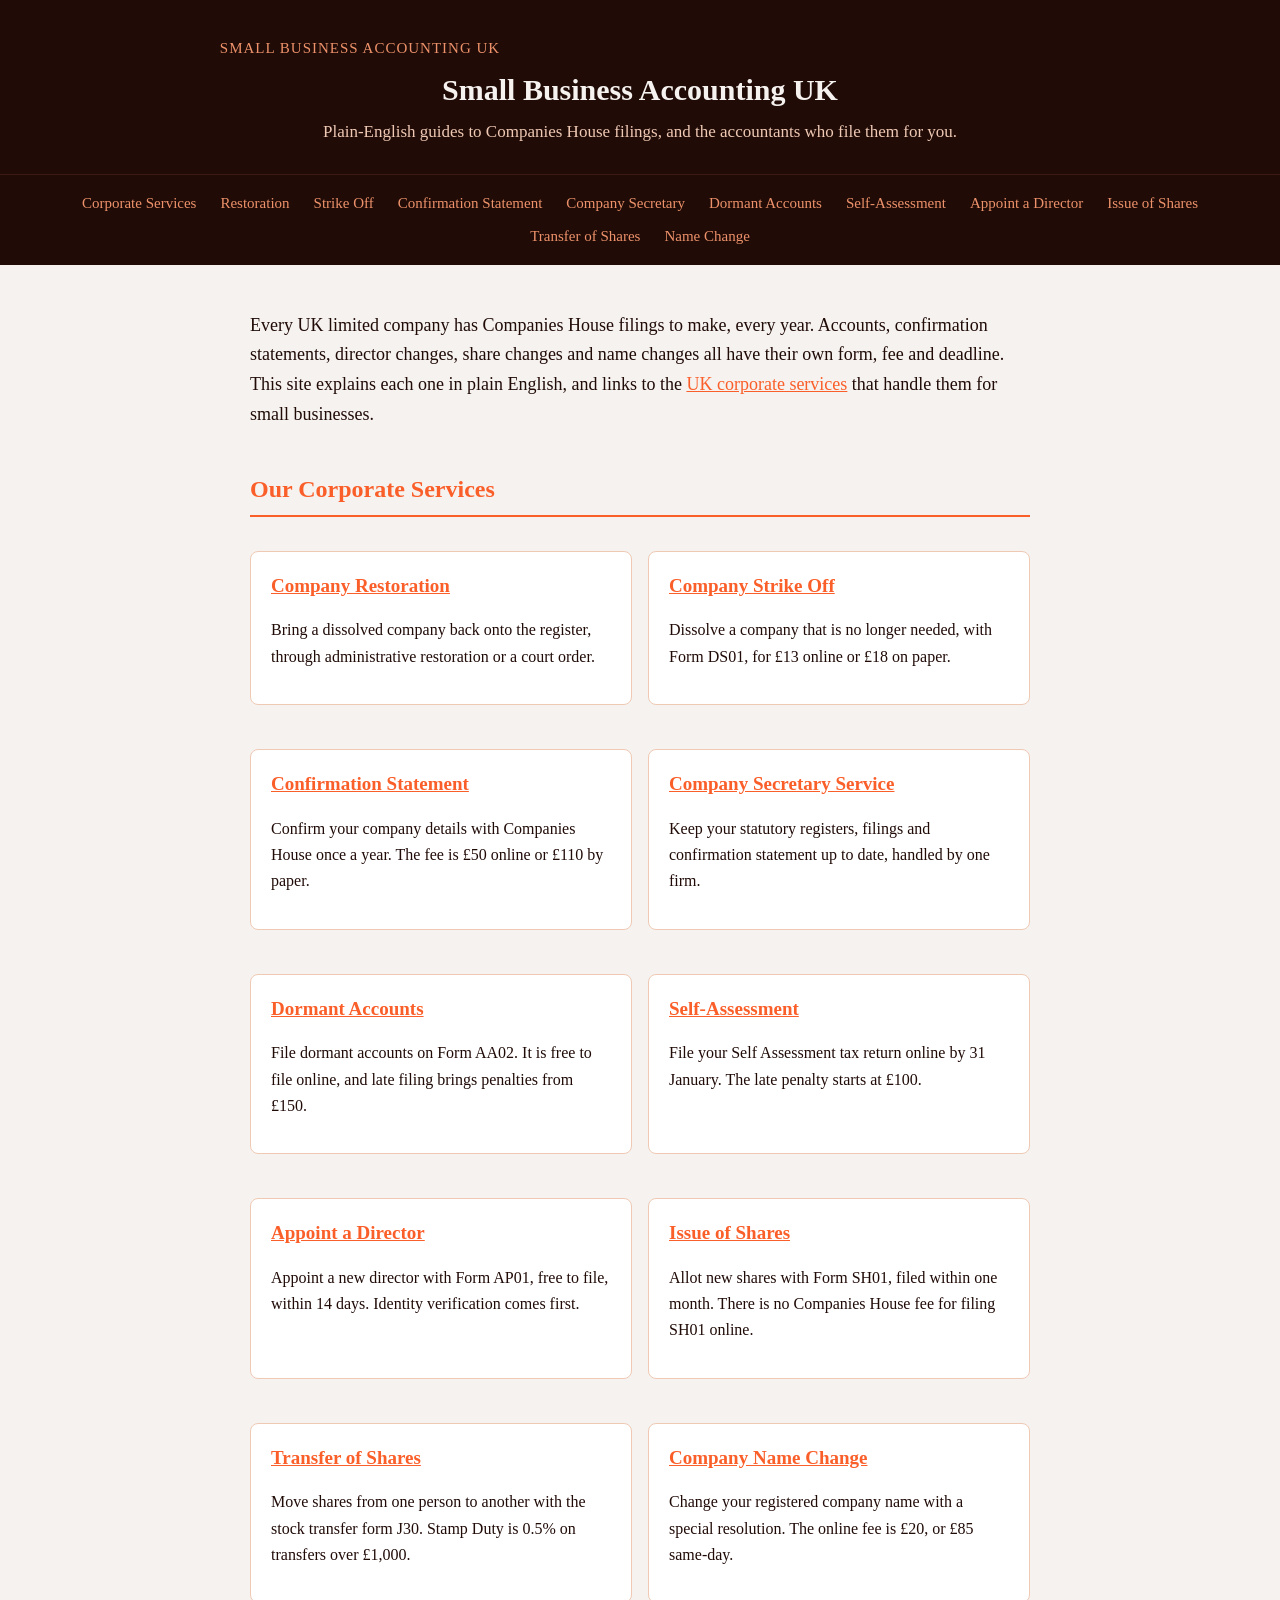
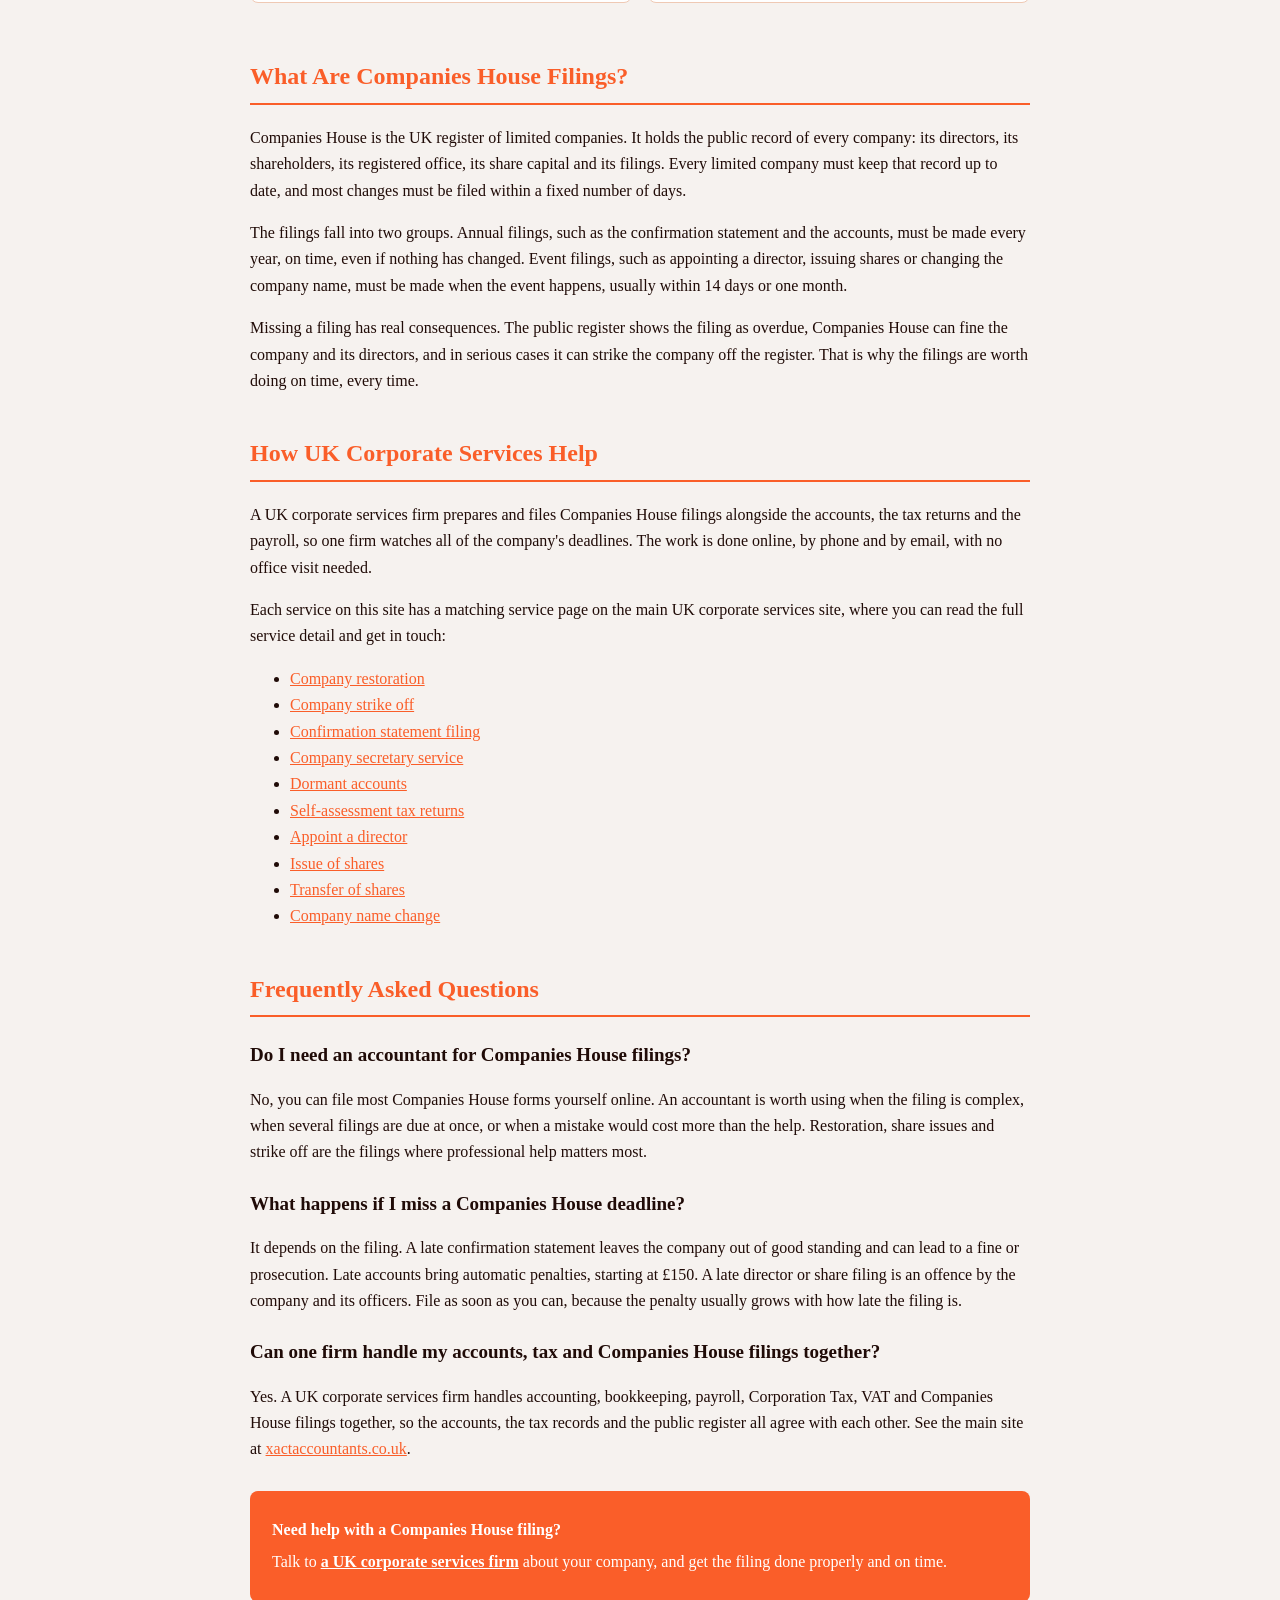
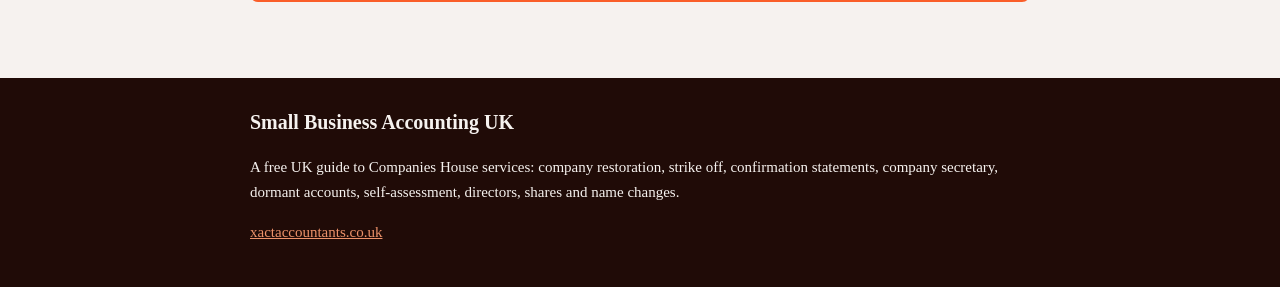
==== index.html @ 33a9af0a "Add files via upload" ====
<!DOCTYPE html>
<html lang="en-GB">
<head>
<meta charset="utf-8">
<meta name="viewport" content="width=device-width, initial-scale=1">
<title>Small Business Accounting UK | Companies House Filings for UK Limited Companies</title>
<meta name="description" content="A free UK guide to Companies House filings: company restoration, strike off, confirmation statements, company secretary, dormant accounts, self-assessment, directors, shares and name changes.">
<link rel="stylesheet" href="style.css">
<script type="application/ld+json">
{"@context":"https://schema.org","@type":"WebSite","name":"Small Business Accounting UK","url":"https://xactaccountants.github.io/small-business-accounting-uk/"}
</script>
</head>
<body>
<header class="site">
<p class="brand">Small Business Accounting UK</p>
<h1>Small Business Accounting UK</h1>
<p>Plain-English guides to Companies House filings, and the accountants who file them for you.</p>
</header>
<nav class="main">
<a href="index.html">Corporate Services</a>
<a href="restoration.html">Restoration</a>
<a href="strike-off.html">Strike Off</a>
<a href="confirmation-statement.html">Confirmation Statement</a>
<a href="company-secretary.html">Company Secretary</a>
<a href="dormant-accounts.html">Dormant Accounts</a>
<a href="self-assessment.html">Self-Assessment</a>
<a href="appoint-a-director.html">Appoint a Director</a>
<a href="issue-of-shares.html">Issue of Shares</a>
<a href="transfer-of-shares.html">Transfer of Shares</a>
<a href="company-name-change.html">Name Change</a>
</nav>
<main>

<p class="lede">Every UK limited company has Companies House filings to make, every year. Accounts, confirmation statements, director changes, share changes and name changes all have their own form, fee and deadline. This site explains each one in plain English, and links to the <a href="https://xactaccountants.co.uk/">UK corporate services</a> that handle them for small businesses.</p>

<h2>Our Corporate Services</h2>
<div class="grid">
<div class="card">
<h3><a href="restoration.html">Company Restoration</a></h3>
<p>Bring a dissolved company back onto the register, through administrative restoration or a court order.</p>
</div>
<div class="card">
<h3><a href="strike-off.html">Company Strike Off</a></h3>
<p>Dissolve a company that is no longer needed, with Form DS01, for £13 online or £18 on paper.</p>
</div>
<div class="card">
<h3><a href="confirmation-statement.html">Confirmation Statement</a></h3>
<p>Confirm your company details with Companies House once a year. The fee is £50 online or £110 by paper.</p>
</div>
<div class="card">
<h3><a href="company-secretary.html">Company Secretary Service</a></h3>
<p>Keep your statutory registers, filings and confirmation statement up to date, handled by one firm.</p>
</div>
<div class="card">
<h3><a href="dormant-accounts.html">Dormant Accounts</a></h3>
<p>File dormant accounts on Form AA02. It is free to file online, and late filing brings penalties from £150.</p>
</div>
<div class="card">
<h3><a href="self-assessment.html">Self-Assessment</a></h3>
<p>File your Self Assessment tax return online by 31 January. The late penalty starts at £100.</p>
</div>
<div class="card">
<h3><a href="appoint-a-director.html">Appoint a Director</a></h3>
<p>Appoint a new director with Form AP01, free to file, within 14 days. Identity verification comes first.</p>
</div>
<div class="card">
<h3><a href="issue-of-shares.html">Issue of Shares</a></h3>
<p>Allot new shares with Form SH01, filed within one month. There is no Companies House fee for filing SH01 online.</p>
</div>
<div class="card">
<h3><a href="transfer-of-shares.html">Transfer of Shares</a></h3>
<p>Move shares from one person to another with the stock transfer form J30. Stamp Duty is 0.5% on transfers over £1,000.</p>
</div>
<div class="card">
<h3><a href="company-name-change.html">Company Name Change</a></h3>
<p>Change your registered company name with a special resolution. The online fee is £20, or £85 same-day.</p>
</div>
</div>

<h2>What Are Companies House Filings?</h2>
<p>Companies House is the UK register of limited companies. It holds the public record of every company: its directors, its shareholders, its registered office, its share capital and its filings. Every limited company must keep that record up to date, and most changes must be filed within a fixed number of days.</p>
<p>The filings fall into two groups. Annual filings, such as the confirmation statement and the accounts, must be made every year, on time, even if nothing has changed. Event filings, such as appointing a director, issuing shares or changing the company name, must be made when the event happens, usually within 14 days or one month.</p>
<p>Missing a filing has real consequences. The public register shows the filing as overdue, Companies House can fine the company and its directors, and in serious cases it can strike the company off the register. That is why the filings are worth doing on time, every time.</p>

<h2>How UK Corporate Services Help</h2>
<p>A UK corporate services firm prepares and files Companies House filings alongside the accounts, the tax returns and the payroll, so one firm watches all of the company's deadlines. The work is done online, by phone and by email, with no office visit needed.</p>
<p>Each service on this site has a matching service page on the main UK corporate services site, where you can read the full service detail and get in touch:</p>
<ul>
<li><a href="https://xactaccountants.co.uk/restoration-of-a-company/">Company restoration</a></li>
<li><a href="https://xactaccountants.co.uk/company-strike-off-service/">Company strike off</a></li>
<li><a href="https://xactaccountants.co.uk/confirmation-statement-filling/">Confirmation statement filing</a></li>
<li><a href="https://xactaccountants.co.uk/company-secretary-service/">Company secretary service</a></li>
<li><a href="https://xactaccountants.co.uk/dormant-accounts/">Dormant accounts</a></li>
<li><a href="https://xactaccountants.co.uk/self-assessment/">Self-assessment tax returns</a></li>
<li><a href="https://xactaccountants.co.uk/appoint-a-director/">Appoint a director</a></li>
<li><a href="https://xactaccountants.co.uk/issue-of-shares/">Issue of shares</a></li>
<li><a href="https://xactaccountants.co.uk/transfer-of-shares/">Transfer of shares</a></li>
<li><a href="https://xactaccountants.co.uk/company-name-change-service/">Company name change</a></li>
</ul>

<h2>Frequently Asked Questions</h2>
<div class="faq">
<h3>Do I need an accountant for Companies House filings?</h3>
<p>No, you can file most Companies House forms yourself online. An accountant is worth using when the filing is complex, when several filings are due at once, or when a mistake would cost more than the help. Restoration, share issues and strike off are the filings where professional help matters most.</p>
<h3>What happens if I miss a Companies House deadline?</h3>
<p>It depends on the filing. A late confirmation statement leaves the company out of good standing and can lead to a fine or prosecution. Late accounts bring automatic penalties, starting at £150. A late director or share filing is an offence by the company and its officers. File as soon as you can, because the penalty usually grows with how late the filing is.</p>
<h3>Can one firm handle my accounts, tax and Companies House filings together?</h3>
<p>Yes. A UK corporate services firm handles accounting, bookkeeping, payroll, Corporation Tax, VAT and Companies House filings together, so the accounts, the tax records and the public register all agree with each other. See the main site at <a href="https://xactaccountants.co.uk/">xactaccountants.co.uk</a>.</p>
</div>

<div class="cta">
<p><strong>Need help with a Companies House filing?</strong></p>
<p>Talk to <a href="https://xactaccountants.co.uk/">a UK corporate services firm</a> about your company, and get the filing done properly and on time.</p>
</div>

</main>
<footer class="site">
<div class="inner">
<h2>Small Business Accounting UK</h2>
<p>A free UK guide to Companies House services: company restoration, strike off, confirmation statements, company secretary, dormant accounts, self-assessment, directors, shares and name changes.</p>
<p><a href="https://xactaccountants.co.uk/">xactaccountants.co.uk</a></p>
</div>
</footer>
</body>
</html>
---- style.css ----
body { font-family: Georgia, 'Times New Roman', serif; margin: 0; background: #F6F2EF; color: #200B07; line-height: 1.65; }
a { color: #FA5E29; }
header.site { background: #200B07; color: #F6F2EF; padding: 36px 20px 28px; text-align: center; }
header.site .brand { font-size: 15px; letter-spacing: 1px; text-transform: uppercase; color: #ED926A; margin: 0 0 10px; }
header.site h1 { font-size: 30px; margin: 0 0 10px; line-height: 1.25; }
header.site p { color: #EFC9B4; font-size: 17px; max-width: 680px; margin: 0 auto; }
nav.main { background: #200B07; border-top: 1px solid #3a1a12; padding: 12px 16px; text-align: center; }
nav.main a { color: #ED926A; text-decoration: none; margin: 4px 10px; font-size: 15px; display: inline-block; }
nav.main a:hover { color: #fff; text-decoration: underline; }
main { max-width: 780px; margin: 0 auto; padding: 28px 20px 48px; }
h2 { color: #FA5E29; border-bottom: 2px solid #FA5E29; padding-bottom: 6px; margin-top: 40px; font-size: 24px; }
h3 { margin-bottom: 4px; font-size: 19px; }
.lede { font-size: 18px; }
.card { background: #fff; border: 1px solid #EFC9B4; border-radius: 8px; padding: 18px 20px; margin: 14px 0; }
.card h3 { margin-top: 0; }
.cta { background: #FA5E29; color: #fff; border-radius: 8px; padding: 20px 22px; margin: 28px 0; }
.cta a { color: #fff; font-weight: bold; }
.cta p { margin: 6px 0; }
.faq h3 { margin-top: 22px; }
table { width: 100%; border-collapse: collapse; margin: 16px 0; background: #fff; }
th, td { border: 1px solid #EFC9B4; padding: 10px 12px; text-align: left; vertical-align: top; }
th { background: #200B07; color: #F6F2EF; }
footer.site { background: #200B07; color: #F6F2EF; padding: 28px 20px; font-size: 15px; }
footer.site .inner { max-width: 780px; margin: 0 auto; }
footer.site a { color: #ED926A; }
footer.site h2 { color: #F6F2EF; border: none; margin-top: 0; font-size: 20px; padding-bottom: 0; }
.grid { display: grid; grid-template-columns: 1fr 1fr; gap: 16px; margin: 20px 0; }
.crumb { font-size: 14px; color: #6b4a3f; margin-bottom: 8px; }
.crumb a { color: #FA5E29; }
@media (max-width: 640px) {
  .grid { grid-template-columns: 1fr; }
  header.site h1 { font-size: 25px; }
}
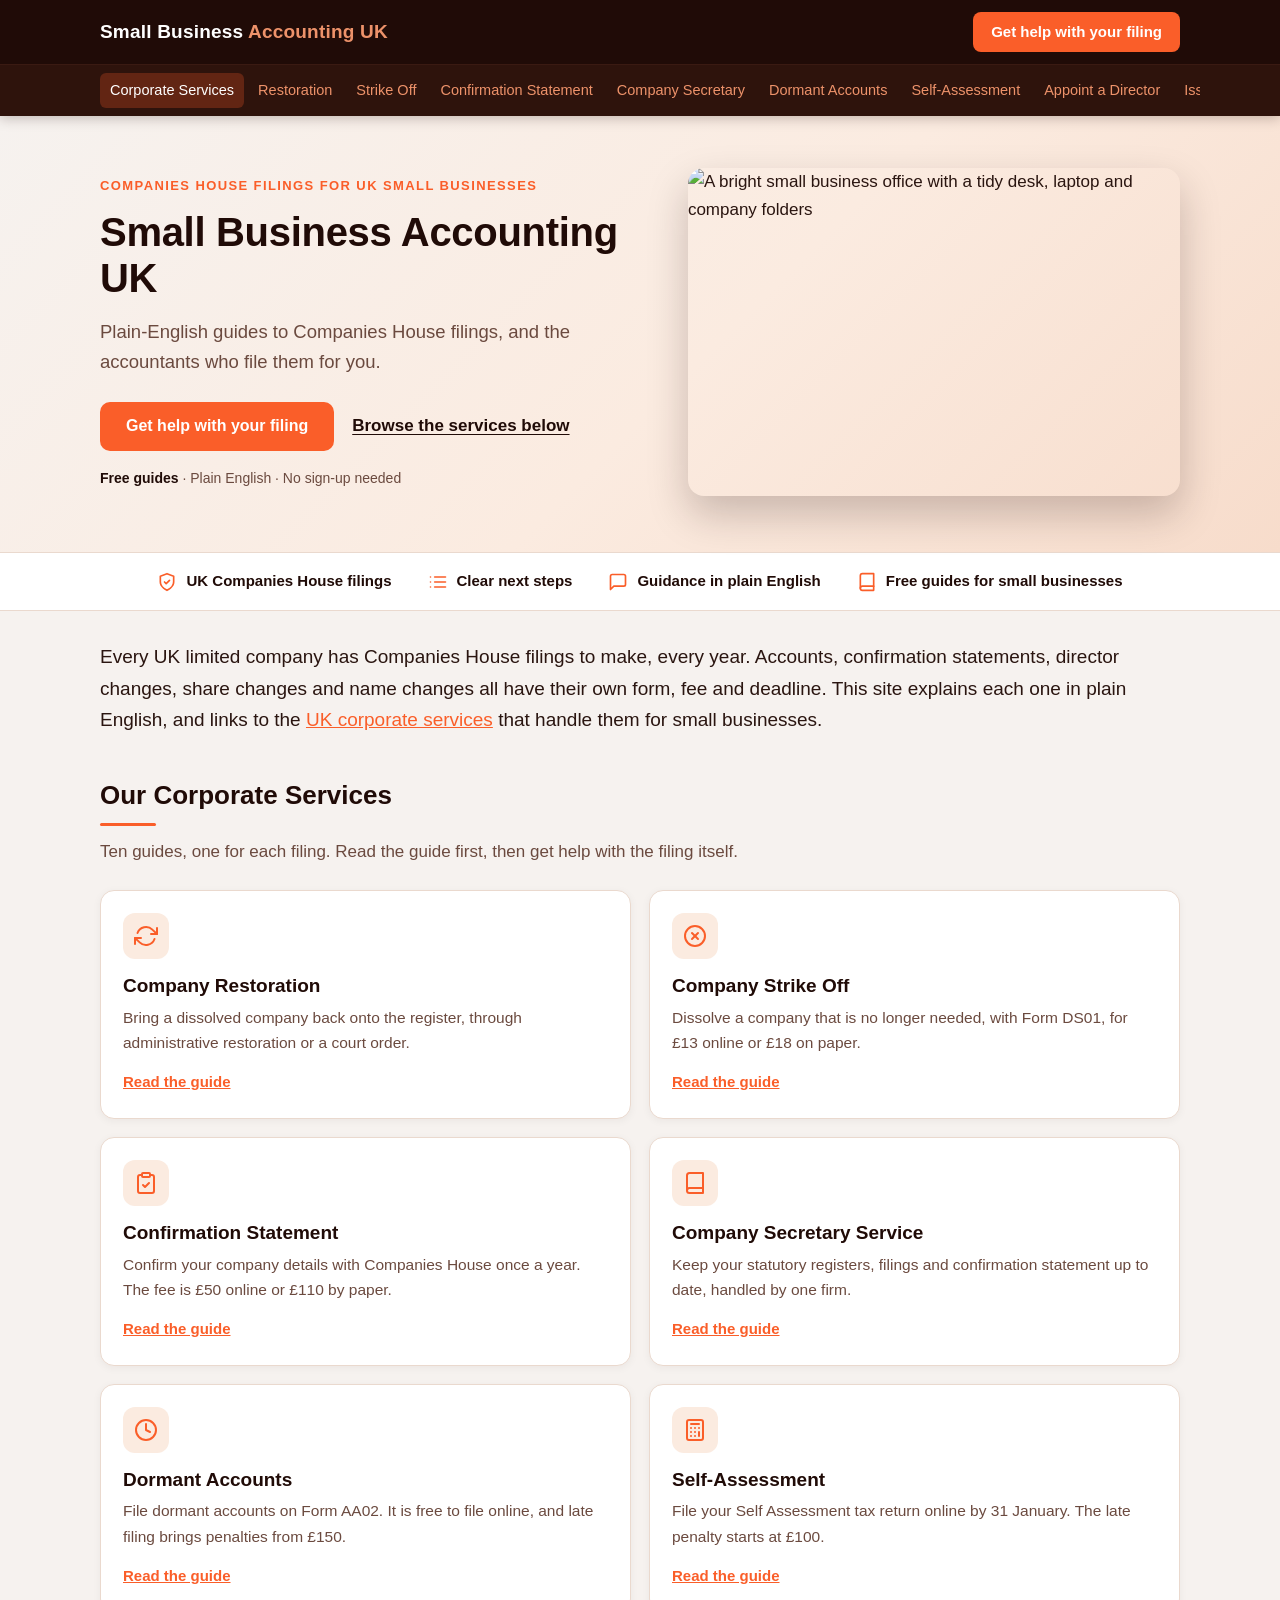
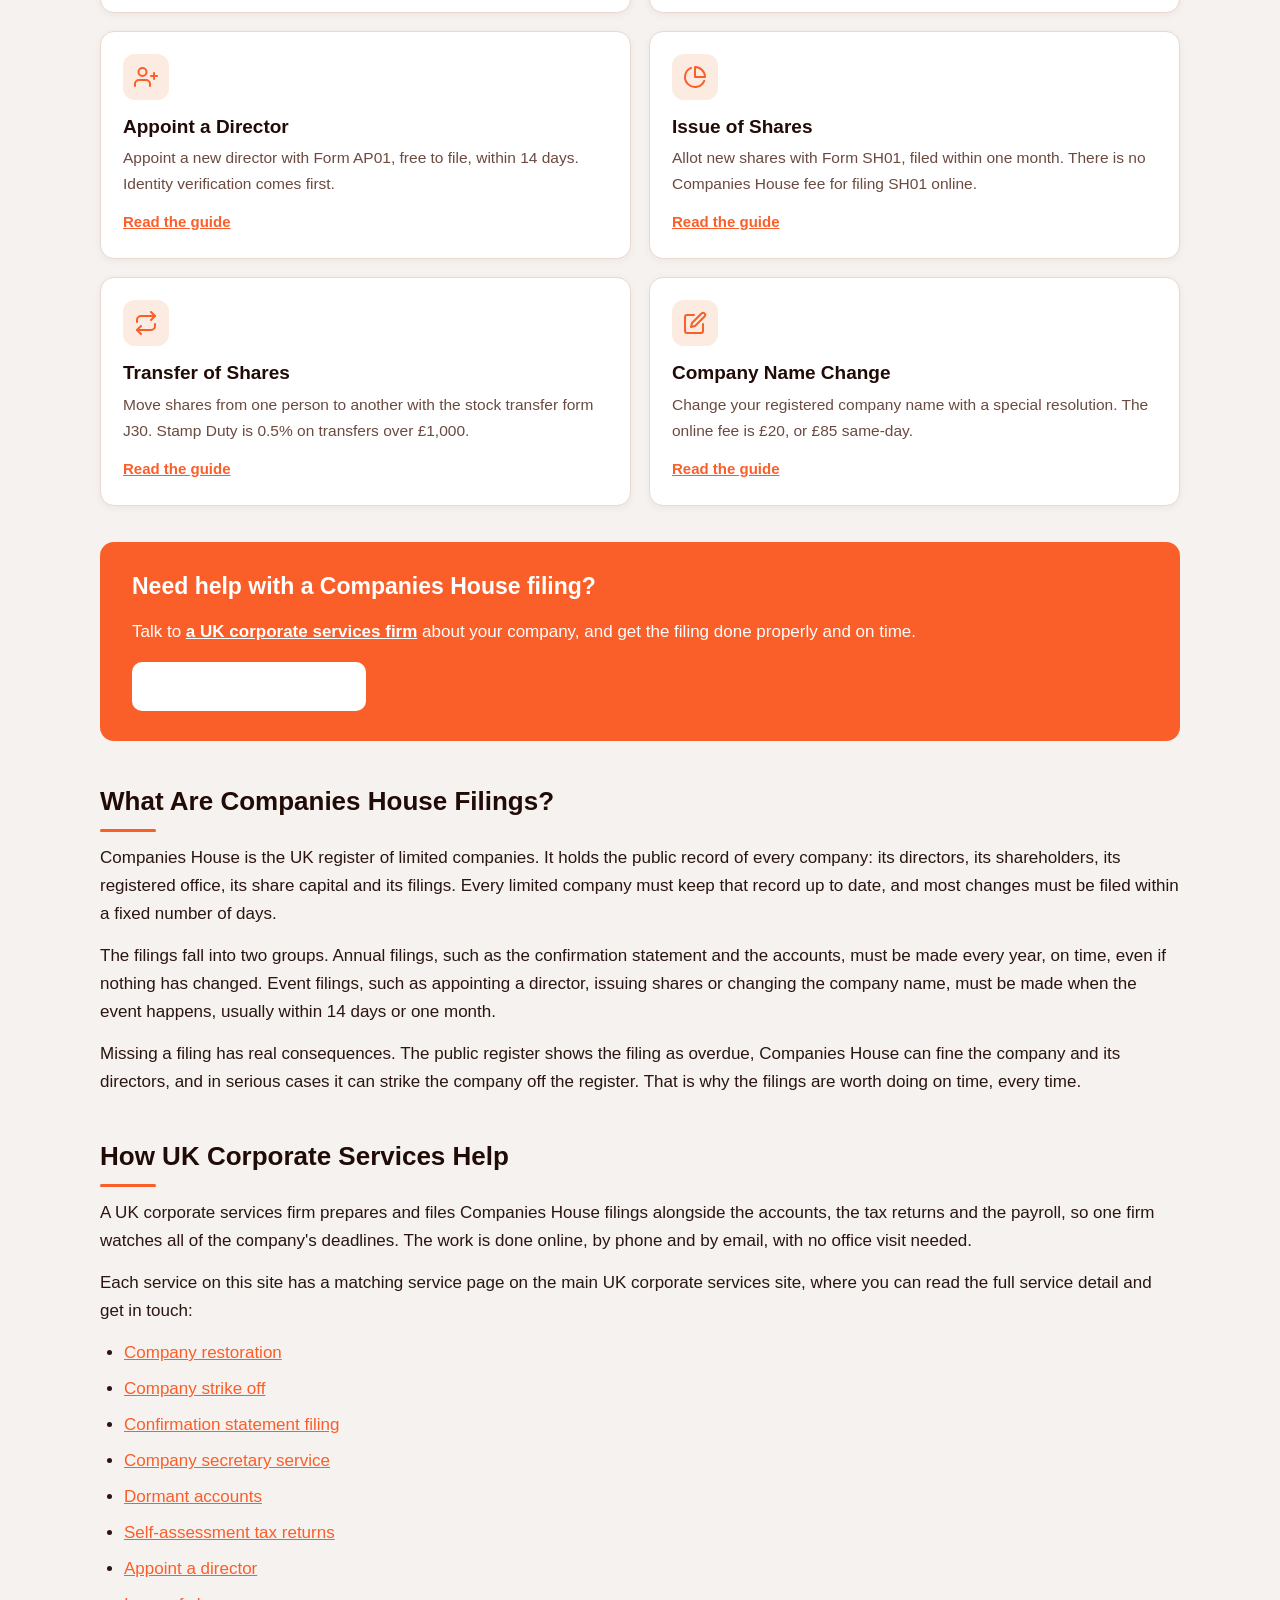
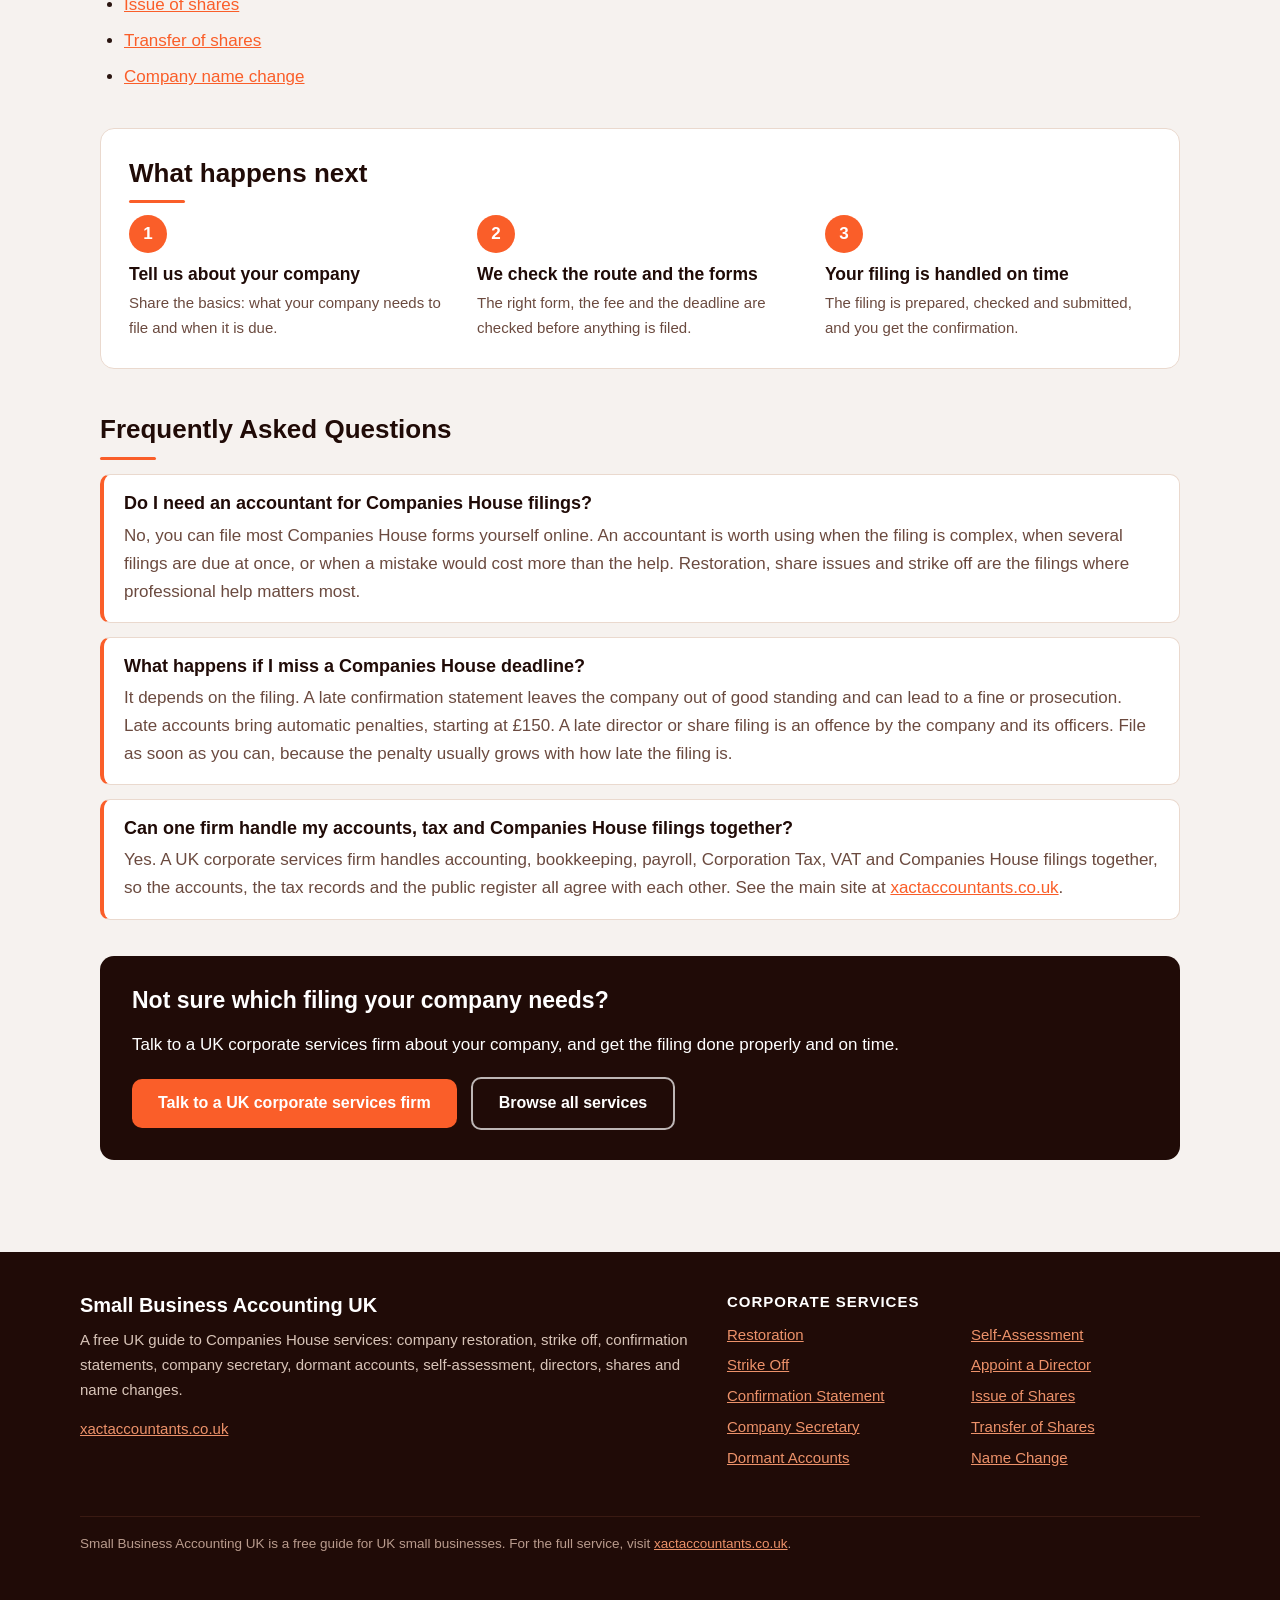
==== commit 6a059b59: "Redesign site: updated homepage, service pages and stylesheet" ====
--- a/index.html
+++ b/index.html
@@ -11,13 +11,13 @@
 </script>
 </head>
 <body>
-<header class="site">
-<p class="brand">Small Business Accounting UK</p>
-<h1>Small Business Accounting UK</h1>
-<p>Plain-English guides to Companies House filings, and the accountants who file them for you.</p>
-</header>
-<nav class="main">
-<a href="index.html">Corporate Services</a>
+<header class="topbar">
+<div class="topbar-inner">
+<a class="brand" href="index.html">Small Business <span>Accounting UK</span></a>
+<a class="btn btn-sm" href="https://xactaccountants.co.uk/">Get help with your filing</a>
+</div>
+<nav class="main"><div class="wrap">
+<a href="index.html" class="active">Corporate Services</a>
 <a href="restoration.html">Restoration</a>
 <a href="strike-off.html">Strike Off</a>
 <a href="confirmation-statement.html">Confirmation Statement</a>
@@ -28,54 +28,101 @@
 <a href="issue-of-shares.html">Issue of Shares</a>
 <a href="transfer-of-shares.html">Transfer of Shares</a>
 <a href="company-name-change.html">Name Change</a>
-</nav>
-<main>
+</div></nav>
+</header>
+<section class="hero"><div class="hero-inner">
+<div class="hero-copy">
+<p class="eyebrow">Companies House filings for UK small businesses</p>
+<h1>Small Business Accounting UK</h1>
+<p class="hero-sub">Plain-English guides to Companies House filings, and the accountants who file them for you.</p>
+<div class="hero-cta">
+<a class="btn" href="https://xactaccountants.co.uk/">Get help with your filing</a>
+<a class="hero-link" href="#services">Browse the services below</a>
+</div>
+<p class="trust-line"><strong>Free guides</strong> · Plain English · No sign-up needed</p>
+</div>
+<div class="hero-media"><img src="images/hero-home.jpg" alt="A bright small business office with a tidy desk, laptop and company folders" width="1920" height="1280"></div>
+</div></section>
+<section class="trustbar"><div class="trustbar-inner">
+<div class="trust-item"><svg viewBox="0 0 24 24" fill="none" stroke="currentColor" stroke-width="2" stroke-linecap="round" stroke-linejoin="round"><path d="M12 22s8-4 8-10V5l-8-3-8 3v7c0 6 8 10 8 10z"></path><polyline points="9 12 11 14 15 10"></polyline></svg> UK Companies House filings</div>
+<div class="trust-item"><svg viewBox="0 0 24 24" fill="none" stroke="currentColor" stroke-width="2" stroke-linecap="round" stroke-linejoin="round"><line x1="8" y1="6" x2="21" y2="6"></line><line x1="8" y1="12" x2="21" y2="12"></line><line x1="8" y1="18" x2="21" y2="18"></line><line x1="3" y1="6" x2="3.01" y2="6"></line><line x1="3" y1="12" x2="3.01" y2="12"></line><line x1="3" y1="18" x2="3.01" y2="18"></line></svg> Clear next steps</div>
+<div class="trust-item"><svg viewBox="0 0 24 24" fill="none" stroke="currentColor" stroke-width="2" stroke-linecap="round" stroke-linejoin="round"><path d="M21 15a2 2 0 0 1-2 2H7l-4 4V5a2 2 0 0 1 2-2h14a2 2 0 0 1 2 2z"></path></svg> Guidance in plain English</div>
+<div class="trust-item"><svg viewBox="0 0 24 24" fill="none" stroke="currentColor" stroke-width="2" stroke-linecap="round" stroke-linejoin="round"><path d="M4 19.5A2.5 2.5 0 0 1 6.5 17H20"></path><path d="M6.5 2H20v20H6.5A2.5 2.5 0 0 1 4 19.5v-15A2.5 2.5 0 0 1 6.5 2z"></path></svg> Free guides for small businesses</div>
+</div></section>
+<main id="guide" class="wide">
 
 <p class="lede">Every UK limited company has Companies House filings to make, every year. Accounts, confirmation statements, director changes, share changes and name changes all have their own form, fee and deadline. This site explains each one in plain English, and links to the <a href="https://xactaccountants.co.uk/">UK corporate services</a> that handle them for small businesses.</p>
 
-<h2>Our Corporate Services</h2>
+<h2 id="services">Our Corporate Services</h2>
+<p class="section-intro">Ten guides, one for each filing. Read the guide first, then get help with the filing itself.</p>
 <div class="grid">
 <div class="card">
+<div class="card-icon"><svg viewBox="0 0 24 24" fill="none" stroke="currentColor" stroke-width="2" stroke-linecap="round" stroke-linejoin="round"><polyline points="23 4 23 10 17 10"></polyline><polyline points="1 20 1 14 7 14"></polyline><path d="M3.51 9a9 9 0 0 1 14.85-3.36L23 10M1 14l4.64 4.36A9 9 0 0 0 20.49 15"></path></svg></div>
 <h3><a href="restoration.html">Company Restoration</a></h3>
 <p>Bring a dissolved company back onto the register, through administrative restoration or a court order.</p>
-</div>
-<div class="card">
+<a class="card-link" href="restoration.html">Read the guide</a>
+</div>
+<div class="card">
+<div class="card-icon"><svg viewBox="0 0 24 24" fill="none" stroke="currentColor" stroke-width="2" stroke-linecap="round" stroke-linejoin="round"><circle cx="12" cy="12" r="10"></circle><line x1="15" y1="9" x2="9" y2="15"></line><line x1="9" y1="9" x2="15" y2="15"></line></svg></div>
 <h3><a href="strike-off.html">Company Strike Off</a></h3>
 <p>Dissolve a company that is no longer needed, with Form DS01, for £13 online or £18 on paper.</p>
-</div>
-<div class="card">
+<a class="card-link" href="strike-off.html">Read the guide</a>
+</div>
+<div class="card">
+<div class="card-icon"><svg viewBox="0 0 24 24" fill="none" stroke="currentColor" stroke-width="2" stroke-linecap="round" stroke-linejoin="round"><path d="M16 4h2a2 2 0 0 1 2 2v14a2 2 0 0 1-2 2H6a2 2 0 0 1-2-2V6a2 2 0 0 1 2-2h2"></path><rect x="8" y="2" width="8" height="4" rx="1" ry="1"></rect><polyline points="9 14 11 16 15 12"></polyline></svg></div>
 <h3><a href="confirmation-statement.html">Confirmation Statement</a></h3>
 <p>Confirm your company details with Companies House once a year. The fee is £50 online or £110 by paper.</p>
-</div>
-<div class="card">
+<a class="card-link" href="confirmation-statement.html">Read the guide</a>
+</div>
+<div class="card">
+<div class="card-icon"><svg viewBox="0 0 24 24" fill="none" stroke="currentColor" stroke-width="2" stroke-linecap="round" stroke-linejoin="round"><path d="M4 19.5A2.5 2.5 0 0 1 6.5 17H20"></path><path d="M6.5 2H20v20H6.5A2.5 2.5 0 0 1 4 19.5v-15A2.5 2.5 0 0 1 6.5 2z"></path></svg></div>
 <h3><a href="company-secretary.html">Company Secretary Service</a></h3>
 <p>Keep your statutory registers, filings and confirmation statement up to date, handled by one firm.</p>
-</div>
-<div class="card">
+<a class="card-link" href="company-secretary.html">Read the guide</a>
+</div>
+<div class="card">
+<div class="card-icon"><svg viewBox="0 0 24 24" fill="none" stroke="currentColor" stroke-width="2" stroke-linecap="round" stroke-linejoin="round"><circle cx="12" cy="12" r="10"></circle><polyline points="12 6 12 12 16 14"></polyline></svg></div>
 <h3><a href="dormant-accounts.html">Dormant Accounts</a></h3>
 <p>File dormant accounts on Form AA02. It is free to file online, and late filing brings penalties from £150.</p>
-</div>
-<div class="card">
+<a class="card-link" href="dormant-accounts.html">Read the guide</a>
+</div>
+<div class="card">
+<div class="card-icon"><svg viewBox="0 0 24 24" fill="none" stroke="currentColor" stroke-width="2" stroke-linecap="round" stroke-linejoin="round"><rect x="4" y="2" width="16" height="20" rx="2"></rect><line x1="8" y1="6" x2="16" y2="6"></line><line x1="16" y1="14" x2="16" y2="18"></line><path d="M8 10h.01M12 10h.01M16 10h.01M8 14h.01M12 14h.01M8 18h.01M12 18h.01"></path></svg></div>
 <h3><a href="self-assessment.html">Self-Assessment</a></h3>
 <p>File your Self Assessment tax return online by 31 January. The late penalty starts at £100.</p>
-</div>
-<div class="card">
+<a class="card-link" href="self-assessment.html">Read the guide</a>
+</div>
+<div class="card">
+<div class="card-icon"><svg viewBox="0 0 24 24" fill="none" stroke="currentColor" stroke-width="2" stroke-linecap="round" stroke-linejoin="round"><path d="M16 21v-2a4 4 0 0 0-4-4H5a4 4 0 0 0-4 4v2"></path><circle cx="8.5" cy="7" r="4"></circle><line x1="20" y1="8" x2="20" y2="14"></line><line x1="23" y1="11" x2="17" y2="11"></line></svg></div>
 <h3><a href="appoint-a-director.html">Appoint a Director</a></h3>
 <p>Appoint a new director with Form AP01, free to file, within 14 days. Identity verification comes first.</p>
-</div>
-<div class="card">
+<a class="card-link" href="appoint-a-director.html">Read the guide</a>
+</div>
+<div class="card">
+<div class="card-icon"><svg viewBox="0 0 24 24" fill="none" stroke="currentColor" stroke-width="2" stroke-linecap="round" stroke-linejoin="round"><path d="M21.21 15.89A10 10 0 1 1 8 2.83"></path><path d="M22 12A10 10 0 0 0 12 2v10z"></path></svg></div>
 <h3><a href="issue-of-shares.html">Issue of Shares</a></h3>
 <p>Allot new shares with Form SH01, filed within one month. There is no Companies House fee for filing SH01 online.</p>
-</div>
-<div class="card">
+<a class="card-link" href="issue-of-shares.html">Read the guide</a>
+</div>
+<div class="card">
+<div class="card-icon"><svg viewBox="0 0 24 24" fill="none" stroke="currentColor" stroke-width="2" stroke-linecap="round" stroke-linejoin="round"><polyline points="17 1 21 5 17 9"></polyline><path d="M3 11V9a4 4 0 0 1 4-4h14"></path><polyline points="7 23 3 19 7 15"></polyline><path d="M21 13v2a4 4 0 0 1-4 4H3"></path></svg></div>
 <h3><a href="transfer-of-shares.html">Transfer of Shares</a></h3>
 <p>Move shares from one person to another with the stock transfer form J30. Stamp Duty is 0.5% on transfers over £1,000.</p>
-</div>
-<div class="card">
+<a class="card-link" href="transfer-of-shares.html">Read the guide</a>
+</div>
+<div class="card">
+<div class="card-icon"><svg viewBox="0 0 24 24" fill="none" stroke="currentColor" stroke-width="2" stroke-linecap="round" stroke-linejoin="round"><path d="M11 4H4a2 2 0 0 0-2 2v14a2 2 0 0 0 2 2h14a2 2 0 0 0 2-2v-7"></path><path d="M18.5 2.5a2.121 2.121 0 0 1 3 3L12 15l-4 1 1-4 9.5-9.5z"></path></svg></div>
 <h3><a href="company-name-change.html">Company Name Change</a></h3>
 <p>Change your registered company name with a special resolution. The online fee is £20, or £85 same-day.</p>
-</div>
-</div>
+<a class="card-link" href="company-name-change.html">Read the guide</a>
+</div>
+</div>
+
+<aside class="cta cta-mid">
+<p class="cta-title">Need help with a Companies House filing?</p>
+<p>Talk to <a href="https://xactaccountants.co.uk/">a UK corporate services firm</a> about your company, and get the filing done properly and on time.</p>
+<a class="btn btn-light" href="https://xactaccountants.co.uk/">Get help with your filing</a>
+</aside>
 
 <h2>What Are Companies House Filings?</h2>
 <p>Companies House is the UK register of limited companies. It holds the public record of every company: its directors, its shareholders, its registered office, its share capital and its filings. Every limited company must keep that record up to date, and most changes must be filed within a fixed number of days.</p>
@@ -98,28 +145,63 @@
 <li><a href="https://xactaccountants.co.uk/company-name-change-service/">Company name change</a></li>
 </ul>
 
+<section class="steps">
+<h2>What happens next</h2>
+<ol class="steps-list">
+<li><span class="step-num">1</span><h3>Tell us about your company</h3><p>Share the basics: what your company needs to file and when it is due.</p></li>
+<li><span class="step-num">2</span><h3>We check the route and the forms</h3><p>The right form, the fee and the deadline are checked before anything is filed.</p></li>
+<li><span class="step-num">3</span><h3>Your filing is handled on time</h3><p>The filing is prepared, checked and submitted, and you get the confirmation.</p></li>
+</ol>
+</section>
+
 <h2>Frequently Asked Questions</h2>
 <div class="faq">
+<div class="faq-item">
 <h3>Do I need an accountant for Companies House filings?</h3>
 <p>No, you can file most Companies House forms yourself online. An accountant is worth using when the filing is complex, when several filings are due at once, or when a mistake would cost more than the help. Restoration, share issues and strike off are the filings where professional help matters most.</p>
+</div>
+<div class="faq-item">
 <h3>What happens if I miss a Companies House deadline?</h3>
 <p>It depends on the filing. A late confirmation statement leaves the company out of good standing and can lead to a fine or prosecution. Late accounts bring automatic penalties, starting at £150. A late director or share filing is an offence by the company and its officers. File as soon as you can, because the penalty usually grows with how late the filing is.</p>
+</div>
+<div class="faq-item">
 <h3>Can one firm handle my accounts, tax and Companies House filings together?</h3>
 <p>Yes. A UK corporate services firm handles accounting, bookkeeping, payroll, Corporation Tax, VAT and Companies House filings together, so the accounts, the tax records and the public register all agree with each other. See the main site at <a href="https://xactaccountants.co.uk/">xactaccountants.co.uk</a>.</p>
 </div>
-
-<div class="cta">
-<p><strong>Need help with a Companies House filing?</strong></p>
-<p>Talk to <a href="https://xactaccountants.co.uk/">a UK corporate services firm</a> about your company, and get the filing done properly and on time.</p>
-</div>
+</div>
+
+<aside class="cta cta-bottom">
+<p class="cta-title">Not sure which filing your company needs?</p>
+<p>Talk to a UK corporate services firm about your company, and get the filing done properly and on time.</p>
+<div class="cta-actions">
+<a class="btn" href="https://xactaccountants.co.uk/">Talk to a UK corporate services firm</a>
+<a class="btn btn-outline-light" href="#services">Browse all services</a>
+</div>
+</aside>
 
 </main>
-<footer class="site">
-<div class="inner">
+<footer class="site"><div class="inner">
+<div>
 <h2>Small Business Accounting UK</h2>
 <p>A free UK guide to Companies House services: company restoration, strike off, confirmation statements, company secretary, dormant accounts, self-assessment, directors, shares and name changes.</p>
 <p><a href="https://xactaccountants.co.uk/">xactaccountants.co.uk</a></p>
 </div>
-</footer>
+<div>
+<h3>Corporate services</h3>
+<ul>
+<li><a href="restoration.html">Restoration</a></li>
+<li><a href="strike-off.html">Strike Off</a></li>
+<li><a href="confirmation-statement.html">Confirmation Statement</a></li>
+<li><a href="company-secretary.html">Company Secretary</a></li>
+<li><a href="dormant-accounts.html">Dormant Accounts</a></li>
+<li><a href="self-assessment.html">Self-Assessment</a></li>
+<li><a href="appoint-a-director.html">Appoint a Director</a></li>
+<li><a href="issue-of-shares.html">Issue of Shares</a></li>
+<li><a href="transfer-of-shares.html">Transfer of Shares</a></li>
+<li><a href="company-name-change.html">Name Change</a></li>
+</ul>
+</div>
+<p class="foot-note">Small Business Accounting UK is a free guide for UK small businesses. For the full service, visit <a href="https://xactaccountants.co.uk/">xactaccountants.co.uk</a>.</p>
+</div></footer>
 </body>
 </html>
--- a/style.css
+++ b/style.css
@@ -1,33 +1,155 @@
-body { font-family: Georgia, 'Times New Roman', serif; margin: 0; background: #F6F2EF; color: #200B07; line-height: 1.65; }
-a { color: #FA5E29; }
-header.site { background: #200B07; color: #F6F2EF; padding: 36px 20px 28px; text-align: center; }
-header.site .brand { font-size: 15px; letter-spacing: 1px; text-transform: uppercase; color: #ED926A; margin: 0 0 10px; }
-header.site h1 { font-size: 30px; margin: 0 0 10px; line-height: 1.25; }
-header.site p { color: #EFC9B4; font-size: 17px; max-width: 680px; margin: 0 auto; }
-nav.main { background: #200B07; border-top: 1px solid #3a1a12; padding: 12px 16px; text-align: center; }
-nav.main a { color: #ED926A; text-decoration: none; margin: 4px 10px; font-size: 15px; display: inline-block; }
-nav.main a:hover { color: #fff; text-decoration: underline; }
-main { max-width: 780px; margin: 0 auto; padding: 28px 20px 48px; }
-h2 { color: #FA5E29; border-bottom: 2px solid #FA5E29; padding-bottom: 6px; margin-top: 40px; font-size: 24px; }
-h3 { margin-bottom: 4px; font-size: 19px; }
-.lede { font-size: 18px; }
-.card { background: #fff; border: 1px solid #EFC9B4; border-radius: 8px; padding: 18px 20px; margin: 14px 0; }
-.card h3 { margin-top: 0; }
-.cta { background: #FA5E29; color: #fff; border-radius: 8px; padding: 20px 22px; margin: 28px 0; }
-.cta a { color: #fff; font-weight: bold; }
-.cta p { margin: 6px 0; }
-.faq h3 { margin-top: 22px; }
-table { width: 100%; border-collapse: collapse; margin: 16px 0; background: #fff; }
-th, td { border: 1px solid #EFC9B4; padding: 10px 12px; text-align: left; vertical-align: top; }
-th { background: #200B07; color: #F6F2EF; }
-footer.site { background: #200B07; color: #F6F2EF; padding: 28px 20px; font-size: 15px; }
-footer.site .inner { max-width: 780px; margin: 0 auto; }
-footer.site a { color: #ED926A; }
-footer.site h2 { color: #F6F2EF; border: none; margin-top: 0; font-size: 20px; padding-bottom: 0; }
-.grid { display: grid; grid-template-columns: 1fr 1fr; gap: 16px; margin: 20px 0; }
-.crumb { font-size: 14px; color: #6b4a3f; margin-bottom: 8px; }
-.crumb a { color: #FA5E29; }
+:root {
+  --orange: #FA5E29;
+  --orange-dark: #E04E1C;
+  --dark: #200B07;
+  --cream: #F6F2EF;
+  --peach: #EFC9B4;
+  --peach-light: #FBEBE0;
+  --accent: #ED926A;
+  --ink: #2A1510;
+  --muted: #6B4A3F;
+  --white: #FFFFFF;
+  --line: #EAD9CE;
+}
+* { box-sizing: border-box; }
+body { font-family: -apple-system, BlinkMacSystemFont, "Segoe UI", Roboto, "Helvetica Neue", Arial, sans-serif; margin: 0; background: var(--cream); color: var(--ink); line-height: 1.65; font-size: 17px; }
+a { color: var(--orange); }
+img { max-width: 100%; height: auto; }
+.wrap { max-width: 1120px; margin: 0 auto; padding: 0 20px; }
+
+/* Sticky header */
+.topbar { position: sticky; top: 0; z-index: 100; background: var(--dark); box-shadow: 0 2px 12px rgba(32, 11, 7, 0.25); }
+.topbar-inner { max-width: 1120px; margin: 0 auto; padding: 12px 20px; display: flex; align-items: center; justify-content: space-between; gap: 16px; }
+.brand { color: var(--white); font-weight: 800; font-size: 19px; text-decoration: none; letter-spacing: 0.2px; }
+.brand span { color: var(--accent); }
+nav.main { background: #2E130C; border-top: 1px solid #3A1A12; }
+nav.main .wrap { display: flex; gap: 4px; overflow-x: auto; white-space: nowrap; padding-top: 8px; padding-bottom: 8px; scrollbar-width: none; }
+nav.main a { color: var(--accent); text-decoration: none; font-size: 14.5px; padding: 6px 10px; border-radius: 6px; }
+nav.main a:hover, nav.main a.active { color: var(--white); background: rgba(250, 94, 41, 0.25); text-decoration: none; }
+
+/* Buttons */
+.btn { display: inline-block; background: var(--orange); color: var(--white); font-weight: 700; font-size: 16px; padding: 14px 26px; border-radius: 10px; text-decoration: none; border: none; cursor: pointer; line-height: 1.3; }
+.btn:hover { background: var(--orange-dark); color: var(--white); text-decoration: none; }
+.btn-sm { padding: 10px 18px; font-size: 15px; border-radius: 8px; }
+.btn-light { background: var(--white); color: var(--orange); }
+.btn-light:hover { background: var(--peach-light); color: var(--orange-dark); }
+.btn-outline-light { background: transparent; color: var(--white); border: 2px solid rgba(255, 255, 255, 0.7); }
+.btn-outline-light:hover { border-color: var(--white); background: rgba(255, 255, 255, 0.1); }
+.btn-outline { background: transparent; color: var(--orange); border: 2px solid var(--orange); }
+.btn-outline:hover { background: var(--orange); color: var(--white); }
+
+/* Hero */
+.hero { background: linear-gradient(135deg, var(--cream) 0%, var(--peach-light) 55%, #F7DCCB 100%); border-bottom: 1px solid var(--line); }
+.hero-inner { max-width: 1120px; margin: 0 auto; padding: 52px 20px 56px; display: grid; grid-template-columns: 1.05fr 0.95fr; gap: 44px; align-items: center; }
+.eyebrow { color: var(--orange); font-weight: 800; font-size: 13px; letter-spacing: 1.4px; text-transform: uppercase; margin: 0 0 12px; }
+.hero h1 { font-size: 40px; line-height: 1.15; color: var(--dark); margin: 0 0 16px; letter-spacing: -0.3px; }
+.hero-sub { font-size: 18.5px; color: var(--muted); margin: 0 0 24px; max-width: 560px; }
+.hero-cta { display: flex; align-items: center; gap: 18px; flex-wrap: wrap; }
+.hero-link { font-weight: 700; color: var(--dark); text-decoration: underline; text-underline-offset: 3px; }
+.hero-link:hover { color: var(--orange); }
+.trust-line { font-size: 14px; color: var(--muted); margin: 16px 0 0; }
+.trust-line strong { color: var(--dark); }
+.hero-media img { width: 100%; border-radius: 16px; box-shadow: 0 18px 40px rgba(32, 11, 7, 0.22); display: block; aspect-ratio: 3 / 2; object-fit: cover; }
+
+/* Trust bar */
+.trustbar { background: var(--white); border-bottom: 1px solid var(--line); }
+.trustbar-inner { max-width: 1120px; margin: 0 auto; padding: 16px 20px; display: flex; flex-wrap: wrap; gap: 12px 36px; justify-content: center; }
+.trust-item { display: flex; align-items: center; gap: 9px; font-size: 15px; font-weight: 600; color: var(--dark); }
+.trust-item svg { width: 20px; height: 20px; color: var(--orange); flex: none; }
+
+/* Main content */
+main { max-width: 820px; margin: 0 auto; padding: 30px 20px 56px; }
+main.wide { max-width: 1120px; }
+.crumb { font-size: 14px; color: var(--muted); margin: 0 0 10px; }
+.crumb a { color: var(--orange); }
+.lede { font-size: 19px; color: var(--ink); margin: 0 0 8px; }
+h2 { color: var(--dark); font-size: 26px; line-height: 1.3; margin: 44px 0 12px; }
+h2::after { content: ""; display: block; width: 56px; height: 3px; background: var(--orange); margin-top: 10px; border-radius: 2px; }
+h3 { color: var(--dark); font-size: 20px; margin: 26px 0 6px; line-height: 1.35; }
+p { margin: 0 0 14px; }
+ul, ol { margin: 0 0 16px; padding-left: 24px; }
+li { margin-bottom: 8px; }
+.section-intro { color: var(--muted); font-size: 17px; }
+
+/* Service cards */
+.grid { display: grid; grid-template-columns: 1fr 1fr; gap: 18px; margin: 24px 0 8px; }
+.card { background: var(--white); border: 1px solid var(--line); border-radius: 14px; padding: 22px; box-shadow: 0 2px 8px rgba(32, 11, 7, 0.05); transition: transform 0.15s ease, box-shadow 0.15s ease; }
+.card:hover { transform: translateY(-3px); box-shadow: 0 10px 24px rgba(32, 11, 7, 0.12); }
+.card-icon { width: 46px; height: 46px; border-radius: 12px; background: var(--peach-light); display: flex; align-items: center; justify-content: center; margin-bottom: 14px; }
+.card-icon svg { width: 24px; height: 24px; color: var(--orange); }
+.card h3 { margin: 0 0 6px; font-size: 19px; }
+.card h3 a { color: var(--dark); text-decoration: none; }
+.card h3 a:hover { color: var(--orange); }
+.card p { color: var(--muted); font-size: 15.5px; margin: 0 0 12px; }
+.card-link { font-weight: 700; font-size: 15px; }
+
+/* CTA blocks */
+.cta { border-radius: 14px; padding: 30px 32px; margin: 36px 0; }
+.cta-mid { background: var(--orange); color: var(--white); }
+.cta-bottom { background: var(--dark); color: var(--white); }
+.cta-title { font-size: 23px; font-weight: 800; line-height: 1.3; margin: 0 0 8px; color: var(--white); }
+.cta p { margin: 0 0 16px; }
+.cta a { color: var(--white); }
+.cta-mid a { color: var(--white); font-weight: 700; }
+.cta-actions { display: flex; gap: 14px; flex-wrap: wrap; align-items: center; margin-top: 18px; }
+.cta-actions .btn { margin: 0; }
+.cta-link { font-weight: 700; }
+
+/* Steps strip */
+.steps { background: var(--white); border: 1px solid var(--line); border-radius: 14px; padding: 28px 28px 8px; margin: 36px 0; }
+.steps h2 { margin-top: 0; }
+.steps-list { list-style: none; padding: 0; margin: 0; display: grid; grid-template-columns: 1fr 1fr 1fr; gap: 22px; }
+.steps-list li { margin: 0 0 20px; }
+.step-num { display: inline-flex; width: 38px; height: 38px; border-radius: 50%; background: var(--orange); color: var(--white); font-weight: 800; font-size: 17px; align-items: center; justify-content: center; margin-bottom: 10px; }
+.steps-list h3 { margin: 0 0 4px; font-size: 17.5px; }
+.steps-list p { color: var(--muted); font-size: 15px; margin: 0; }
+
+/* Tables */
+.table-wrap { overflow-x: auto; margin: 18px 0; border-radius: 10px; border: 1px solid var(--line); }
+table { width: 100%; border-collapse: collapse; margin: 0; background: var(--white); }
+th, td { border: 1px solid var(--line); padding: 11px 14px; text-align: left; vertical-align: top; }
+th { background: var(--dark); color: var(--cream); font-size: 15px; }
+td { font-size: 15.5px; }
+
+/* FAQ */
+.faq-item { background: var(--white); border: 1px solid var(--line); border-left: 4px solid var(--orange); border-radius: 10px; padding: 16px 20px; margin: 14px 0; }
+.faq-item h3 { margin: 0 0 6px; font-size: 18px; }
+.faq-item p { margin: 0; color: var(--muted); }
+.faq-item p:last-child { margin: 0; }
+
+/* Related services */
+.related { background: var(--peach-light); border-radius: 12px; padding: 20px 24px; margin: 32px 0 8px; }
+.related h2 { margin-top: 0; }
+.related p:last-child { margin-bottom: 0; }
+
+/* Footer */
+footer.site { background: var(--dark); color: var(--cream); padding: 40px 20px 32px; font-size: 15px; }
+footer.site .inner { max-width: 1120px; margin: 0 auto; display: grid; grid-template-columns: 1.3fr 1fr; gap: 32px; }
+footer.site h2 { color: var(--white); margin: 0 0 10px; font-size: 20px; }
+footer.site h2::after { display: none; }
+footer.site p { color: #D8C4B8; }
+footer.site a { color: var(--accent); }
+footer.site h3 { color: var(--white); font-size: 15px; text-transform: uppercase; letter-spacing: 1px; margin: 0 0 10px; }
+footer.site ul { list-style: none; padding: 0; margin: 0; columns: 2; }
+footer.site li { margin-bottom: 6px; }
+footer.site .foot-note { grid-column: 1 / -1; border-top: 1px solid #3A1A12; padding-top: 16px; margin-top: 8px; font-size: 13.5px; color: #B99B8D; }
+
+/* Responsive */
+@media (max-width: 860px) {
+  .hero-inner { grid-template-columns: 1fr; gap: 28px; padding: 40px 20px 44px; }
+  .hero h1 { font-size: 31px; }
+  .steps-list { grid-template-columns: 1fr; gap: 0; }
+  footer.site .inner { grid-template-columns: 1fr; }
+  .grid { grid-template-columns: 1fr; }
+}
 @media (max-width: 640px) {
-  .grid { grid-template-columns: 1fr; }
-  header.site h1 { font-size: 25px; }
+  body { font-size: 16px; }
+  .topbar-inner { flex-wrap: wrap; }
+  .brand { font-size: 17px; }
+  .hero h1 { font-size: 27px; }
+  .hero-sub { font-size: 17px; }
+  h2 { font-size: 23px; }
+  .cta { padding: 24px 20px; }
+  .steps { padding: 20px 18px 6px; }
+  footer.site ul { columns: 1; }
 }
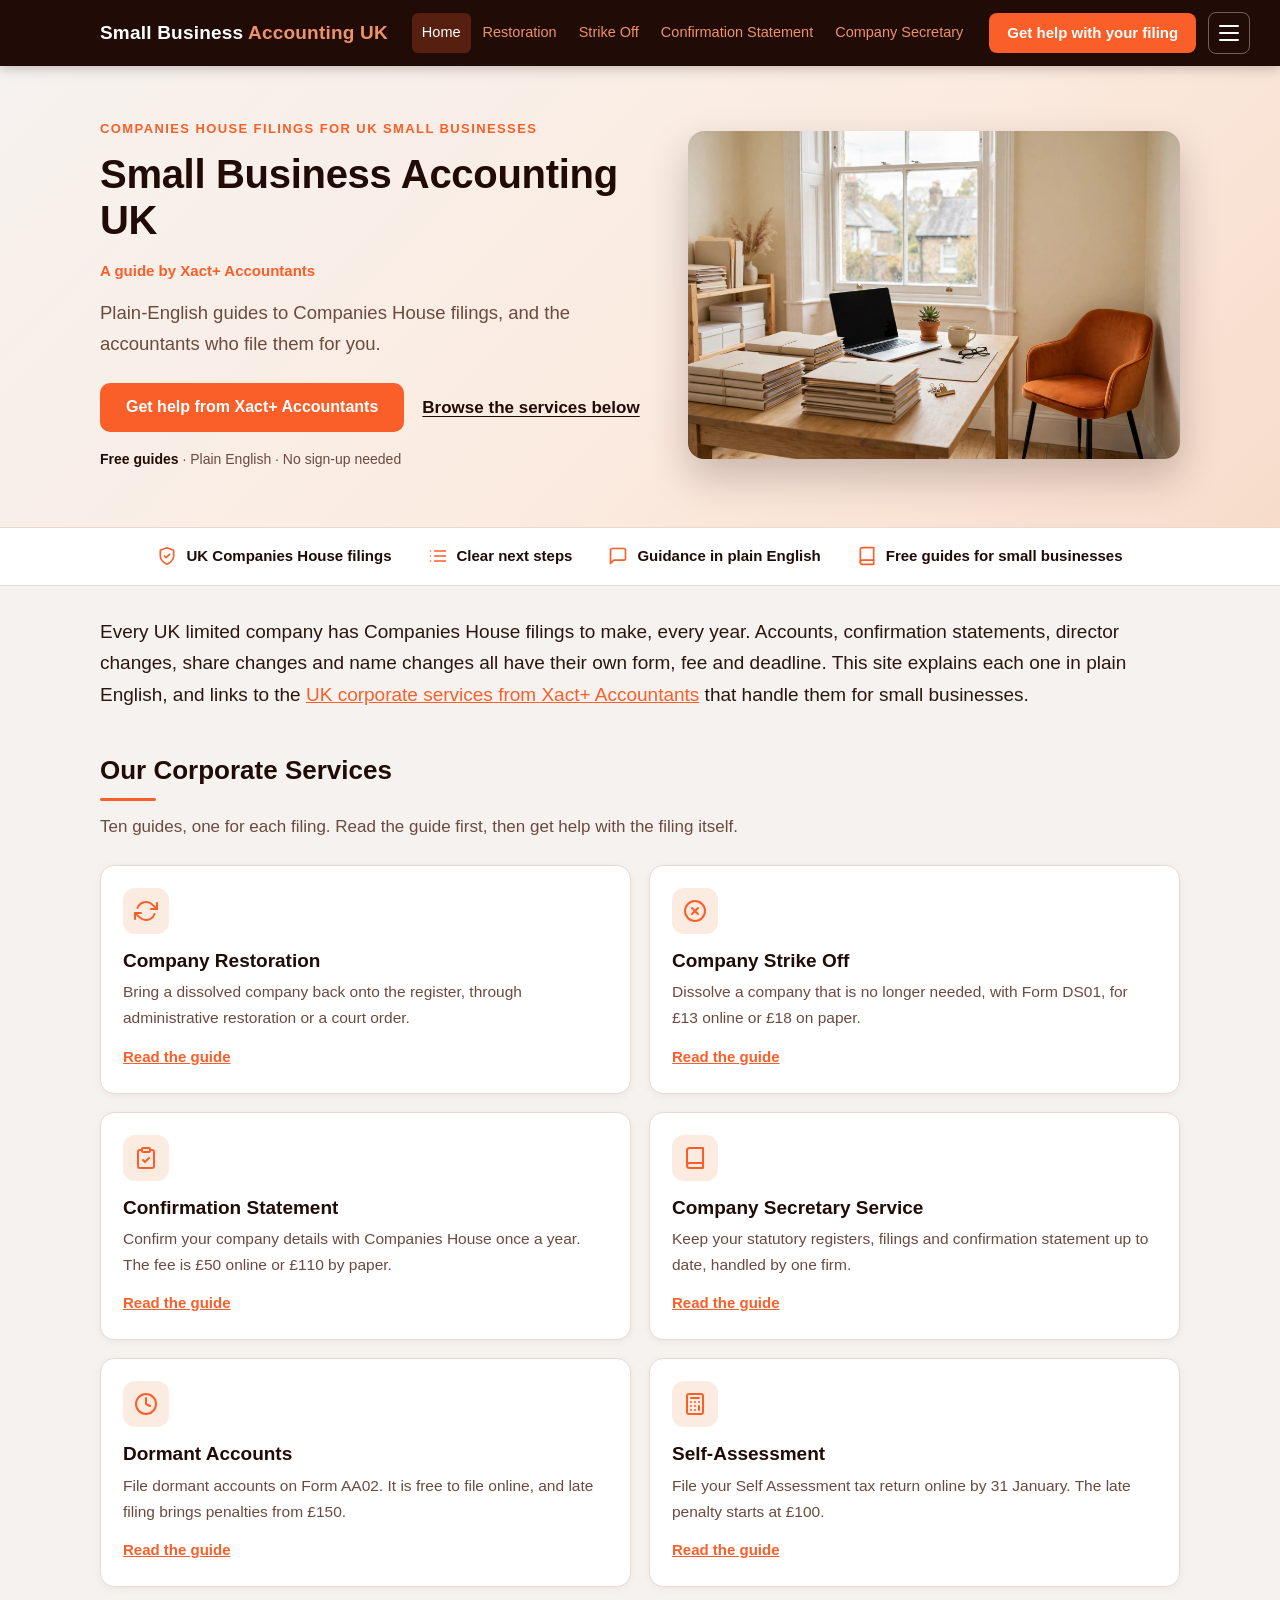
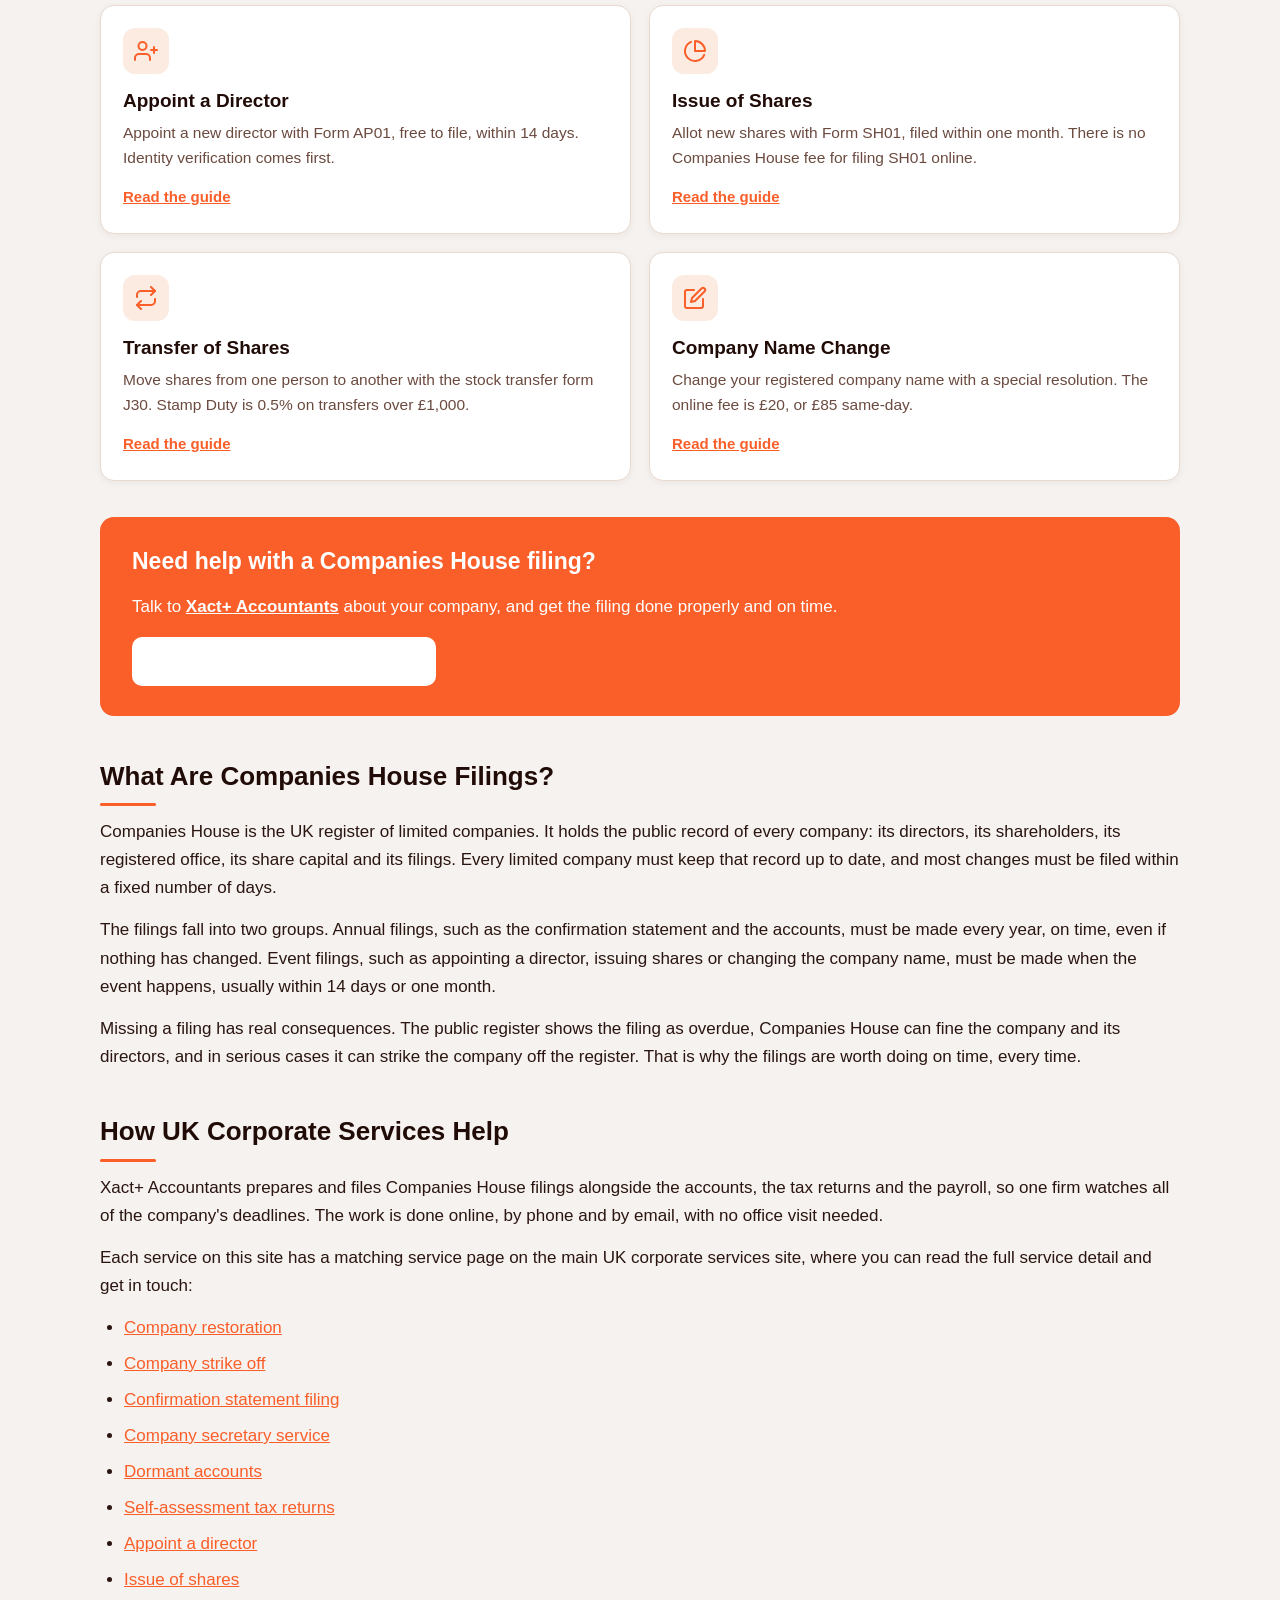
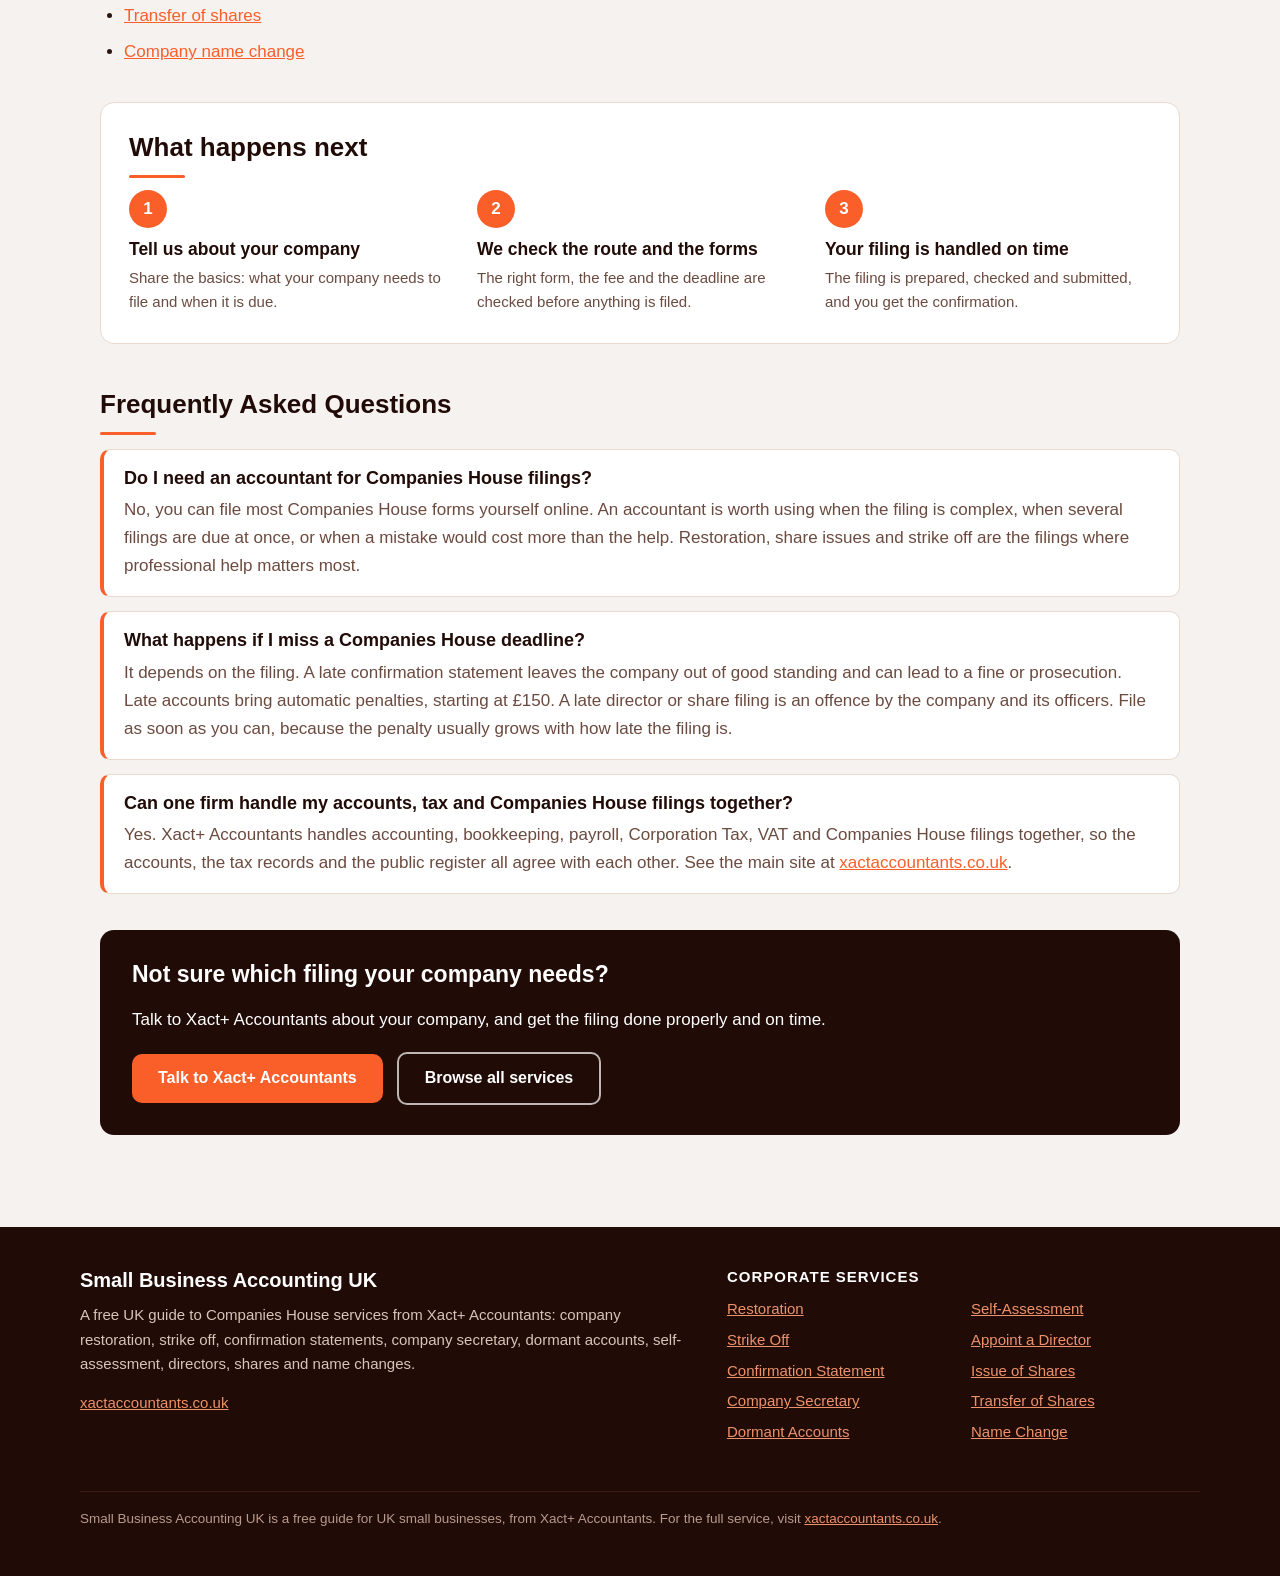
==== commit c2a3acc3: "Add files via upload" ====
--- a/index.html
+++ b/index.html
@@ -14,10 +14,20 @@
 <header class="topbar">
 <div class="topbar-inner">
 <a class="brand" href="index.html">Small Business <span>Accounting UK</span></a>
+<nav class="desktop-nav" aria-label="Main">
+<a href="index.html" class="active">Home</a>
+<a href="restoration.html">Restoration</a>
+<a href="strike-off.html">Strike Off</a>
+<a href="confirmation-statement.html">Confirmation Statement</a>
+<a href="company-secretary.html">Company Secretary</a>
+</nav>
+<div class="header-actions">
 <a class="btn btn-sm" href="https://xactaccountants.co.uk/">Get help with your filing</a>
-</div>
-<nav class="main"><div class="wrap">
-<a href="index.html" class="active">Corporate Services</a>
+<button class="menu-toggle" type="button" aria-expanded="false" aria-controls="site-menu" aria-label="Menu"><span></span><span></span><span></span></button>
+</div>
+</div>
+<div class="mobile-menu" id="site-menu" hidden>
+<a href="index.html" class="active">Home</a>
 <a href="restoration.html">Restoration</a>
 <a href="strike-off.html">Strike Off</a>
 <a href="confirmation-statement.html">Confirmation Statement</a>
@@ -28,15 +38,16 @@
 <a href="issue-of-shares.html">Issue of Shares</a>
 <a href="transfer-of-shares.html">Transfer of Shares</a>
 <a href="company-name-change.html">Name Change</a>
-</div></nav>
+</div>
 </header>
 <section class="hero"><div class="hero-inner">
 <div class="hero-copy">
 <p class="eyebrow">Companies House filings for UK small businesses</p>
 <h1>Small Business Accounting UK</h1>
+<p class="hero-byline">A guide by Xact+ Accountants</p>
 <p class="hero-sub">Plain-English guides to Companies House filings, and the accountants who file them for you.</p>
 <div class="hero-cta">
-<a class="btn" href="https://xactaccountants.co.uk/">Get help with your filing</a>
+<a class="btn" href="https://xactaccountants.co.uk/">Get help from Xact+ Accountants</a>
 <a class="hero-link" href="#services">Browse the services below</a>
 </div>
 <p class="trust-line"><strong>Free guides</strong> · Plain English · No sign-up needed</p>
@@ -51,7 +62,7 @@
 </div></section>
 <main id="guide" class="wide">
 
-<p class="lede">Every UK limited company has Companies House filings to make, every year. Accounts, confirmation statements, director changes, share changes and name changes all have their own form, fee and deadline. This site explains each one in plain English, and links to the <a href="https://xactaccountants.co.uk/">UK corporate services</a> that handle them for small businesses.</p>
+<p class="lede">Every UK limited company has Companies House filings to make, every year. Accounts, confirmation statements, director changes, share changes and name changes all have their own form, fee and deadline. This site explains each one in plain English, and links to the <a href="https://xactaccountants.co.uk/">UK corporate services from Xact+ Accountants</a> that handle them for small businesses.</p>
 
 <h2 id="services">Our Corporate Services</h2>
 <p class="section-intro">Ten guides, one for each filing. Read the guide first, then get help with the filing itself.</p>
@@ -120,8 +131,8 @@
 
 <aside class="cta cta-mid">
 <p class="cta-title">Need help with a Companies House filing?</p>
-<p>Talk to <a href="https://xactaccountants.co.uk/">a UK corporate services firm</a> about your company, and get the filing done properly and on time.</p>
-<a class="btn btn-light" href="https://xactaccountants.co.uk/">Get help with your filing</a>
+<p>Talk to <a href="https://xactaccountants.co.uk/">Xact+ Accountants</a> about your company, and get the filing done properly and on time.</p>
+<a class="btn btn-light" href="https://xactaccountants.co.uk/">Get help from Xact+ Accountants</a>
 </aside>
 
 <h2>What Are Companies House Filings?</h2>
@@ -130,7 +141,7 @@
 <p>Missing a filing has real consequences. The public register shows the filing as overdue, Companies House can fine the company and its directors, and in serious cases it can strike the company off the register. That is why the filings are worth doing on time, every time.</p>
 
 <h2>How UK Corporate Services Help</h2>
-<p>A UK corporate services firm prepares and files Companies House filings alongside the accounts, the tax returns and the payroll, so one firm watches all of the company's deadlines. The work is done online, by phone and by email, with no office visit needed.</p>
+<p>Xact+ Accountants prepares and files Companies House filings alongside the accounts, the tax returns and the payroll, so one firm watches all of the company's deadlines. The work is done online, by phone and by email, with no office visit needed.</p>
 <p>Each service on this site has a matching service page on the main UK corporate services site, where you can read the full service detail and get in touch:</p>
 <ul>
 <li><a href="https://xactaccountants.co.uk/restoration-of-a-company/">Company restoration</a></li>
@@ -166,15 +177,15 @@
 </div>
 <div class="faq-item">
 <h3>Can one firm handle my accounts, tax and Companies House filings together?</h3>
-<p>Yes. A UK corporate services firm handles accounting, bookkeeping, payroll, Corporation Tax, VAT and Companies House filings together, so the accounts, the tax records and the public register all agree with each other. See the main site at <a href="https://xactaccountants.co.uk/">xactaccountants.co.uk</a>.</p>
+<p>Yes. Xact+ Accountants handles accounting, bookkeeping, payroll, Corporation Tax, VAT and Companies House filings together, so the accounts, the tax records and the public register all agree with each other. See the main site at <a href="https://xactaccountants.co.uk/">xactaccountants.co.uk</a>.</p>
 </div>
 </div>
 
 <aside class="cta cta-bottom">
 <p class="cta-title">Not sure which filing your company needs?</p>
-<p>Talk to a UK corporate services firm about your company, and get the filing done properly and on time.</p>
+<p>Talk to Xact+ Accountants about your company, and get the filing done properly and on time.</p>
 <div class="cta-actions">
-<a class="btn" href="https://xactaccountants.co.uk/">Talk to a UK corporate services firm</a>
+<a class="btn" href="https://xactaccountants.co.uk/">Talk to Xact+ Accountants</a>
 <a class="btn btn-outline-light" href="#services">Browse all services</a>
 </div>
 </aside>
@@ -183,7 +194,7 @@
 <footer class="site"><div class="inner">
 <div>
 <h2>Small Business Accounting UK</h2>
-<p>A free UK guide to Companies House services: company restoration, strike off, confirmation statements, company secretary, dormant accounts, self-assessment, directors, shares and name changes.</p>
+<p>A free UK guide to Companies House services from Xact+ Accountants: company restoration, strike off, confirmation statements, company secretary, dormant accounts, self-assessment, directors, shares and name changes.</p>
 <p><a href="https://xactaccountants.co.uk/">xactaccountants.co.uk</a></p>
 </div>
 <div>
@@ -201,7 +212,11 @@
 <li><a href="company-name-change.html">Name Change</a></li>
 </ul>
 </div>
-<p class="foot-note">Small Business Accounting UK is a free guide for UK small businesses. For the full service, visit <a href="https://xactaccountants.co.uk/">xactaccountants.co.uk</a>.</p>
+<p class="foot-note">Small Business Accounting UK is a free guide for UK small businesses, from Xact+ Accountants. For the full service, visit <a href="https://xactaccountants.co.uk/">xactaccountants.co.uk</a>.</p>
 </div></footer>
+
+<script>
+(function(){var b=document.querySelector('.menu-toggle'),m=document.getElementById('site-menu');if(!b||!m)return;b.addEventListener('click',function(){var open=m.hidden;m.hidden=!open;b.setAttribute('aria-expanded',String(open));b.classList.toggle('open',open);});m.addEventListener('click',function(e){if(e.target.tagName==='A'){m.hidden=true;b.setAttribute('aria-expanded','false');b.classList.remove('open');}});document.addEventListener('keydown',function(e){if(e.key==='Escape'&&!m.hidden){m.hidden=true;b.setAttribute('aria-expanded','false');b.classList.remove('open');}});})();
+</script>
 </body>
 </html>
--- a/style.css
+++ b/style.css
@@ -17,15 +17,26 @@
 img { max-width: 100%; height: auto; }
 .wrap { max-width: 1120px; margin: 0 auto; padding: 0 20px; }
 
-/* Sticky header */
-.topbar { position: sticky; top: 0; z-index: 100; background: var(--dark); box-shadow: 0 2px 12px rgba(32, 11, 7, 0.25); }
-.topbar-inner { max-width: 1120px; margin: 0 auto; padding: 12px 20px; display: flex; align-items: center; justify-content: space-between; gap: 16px; }
-.brand { color: var(--white); font-weight: 800; font-size: 19px; text-decoration: none; letter-spacing: 0.2px; }
+/* Static header (not sticky: it scrolls away with the page) */
+.topbar { position: relative; background: var(--dark); box-shadow: 0 2px 12px rgba(32, 11, 7, 0.25); }
+.topbar-inner { max-width: 1120px; margin: 0 auto; padding: 12px 20px; display: flex; align-items: center; justify-content: flex-start; gap: 16px; }
+.brand { color: var(--white); font-weight: 800; font-size: 19px; text-decoration: none; letter-spacing: 0.2px; flex: none; }
 .brand span { color: var(--accent); }
-nav.main { background: #2E130C; border-top: 1px solid #3A1A12; }
-nav.main .wrap { display: flex; gap: 4px; overflow-x: auto; white-space: nowrap; padding-top: 8px; padding-bottom: 8px; scrollbar-width: none; }
-nav.main a { color: var(--accent); text-decoration: none; font-size: 14.5px; padding: 6px 10px; border-radius: 6px; }
-nav.main a:hover, nav.main a.active { color: var(--white); background: rgba(250, 94, 41, 0.25); text-decoration: none; }
+/* Uber-style menu: main links inline on desktop, hamburger opens the full menu */
+.desktop-nav { display: flex; gap: 2px; align-items: center; margin-left: 8px; }
+.desktop-nav a { color: var(--accent); text-decoration: none; font-size: 14.5px; padding: 8px 10px; border-radius: 6px; white-space: nowrap; }
+.desktop-nav a:hover, .desktop-nav a.active { color: var(--white); background: rgba(250, 94, 41, 0.25); text-decoration: none; }
+.header-actions { display: flex; align-items: center; gap: 12px; margin-left: auto; flex: none; }
+.menu-toggle { display: inline-flex; flex-direction: column; justify-content: center; gap: 5px; width: 42px; height: 42px; padding: 10px; background: transparent; border: 1px solid rgba(255, 255, 255, 0.35); border-radius: 8px; cursor: pointer; }
+.menu-toggle span { display: block; height: 2px; width: 100%; background: var(--white); border-radius: 2px; transition: transform 0.2s ease, opacity 0.2s ease; }
+.menu-toggle:hover { border-color: var(--white); }
+.menu-toggle.open span:nth-child(1) { transform: translateY(7px) rotate(45deg); }
+.menu-toggle.open span:nth-child(2) { opacity: 0; }
+.menu-toggle.open span:nth-child(3) { transform: translateY(-7px) rotate(-45deg); }
+.mobile-menu { position: absolute; top: 100%; right: 20px; background: var(--white); border: 1px solid var(--line); border-radius: 12px; box-shadow: 0 18px 40px rgba(32, 11, 7, 0.25); padding: 8px; min-width: 260px; z-index: 50; }
+.mobile-menu a { display: block; color: var(--dark); text-decoration: none; font-weight: 600; font-size: 15.5px; padding: 10px 12px; border-radius: 8px; }
+.mobile-menu a:hover { background: var(--peach-light); color: var(--orange); }
+.mobile-menu a.active { color: var(--orange); background: var(--peach-light); }
 
 /* Buttons */
 .btn { display: inline-block; background: var(--orange); color: var(--white); font-weight: 700; font-size: 16px; padding: 14px 26px; border-radius: 10px; text-decoration: none; border: none; cursor: pointer; line-height: 1.3; }
@@ -43,6 +54,7 @@
 .hero-inner { max-width: 1120px; margin: 0 auto; padding: 52px 20px 56px; display: grid; grid-template-columns: 1.05fr 0.95fr; gap: 44px; align-items: center; }
 .eyebrow { color: var(--orange); font-weight: 800; font-size: 13px; letter-spacing: 1.4px; text-transform: uppercase; margin: 0 0 12px; }
 .hero h1 { font-size: 40px; line-height: 1.15; color: var(--dark); margin: 0 0 16px; letter-spacing: -0.3px; }
+.hero-byline { color: var(--orange); font-weight: 700; font-size: 15px; margin: 0 0 14px; }
 .hero-sub { font-size: 18.5px; color: var(--muted); margin: 0 0 24px; max-width: 560px; }
 .hero-cta { display: flex; align-items: center; gap: 18px; flex-wrap: wrap; }
 .hero-link { font-weight: 700; color: var(--dark); text-decoration: underline; text-underline-offset: 3px; }
@@ -135,6 +147,9 @@
 footer.site .foot-note { grid-column: 1 / -1; border-top: 1px solid #3A1A12; padding-top: 16px; margin-top: 8px; font-size: 13.5px; color: #B99B8D; }
 
 /* Responsive */
+@media (max-width: 900px) {
+  .desktop-nav { display: none; }
+}
 @media (max-width: 860px) {
   .hero-inner { grid-template-columns: 1fr; gap: 28px; padding: 40px 20px 44px; }
   .hero h1 { font-size: 31px; }
@@ -146,6 +161,7 @@
   body { font-size: 16px; }
   .topbar-inner { flex-wrap: wrap; }
   .brand { font-size: 17px; }
+  .mobile-menu { right: 12px; left: 12px; min-width: 0; }
   .hero h1 { font-size: 27px; }
   .hero-sub { font-size: 17px; }
   h2 { font-size: 23px; }
